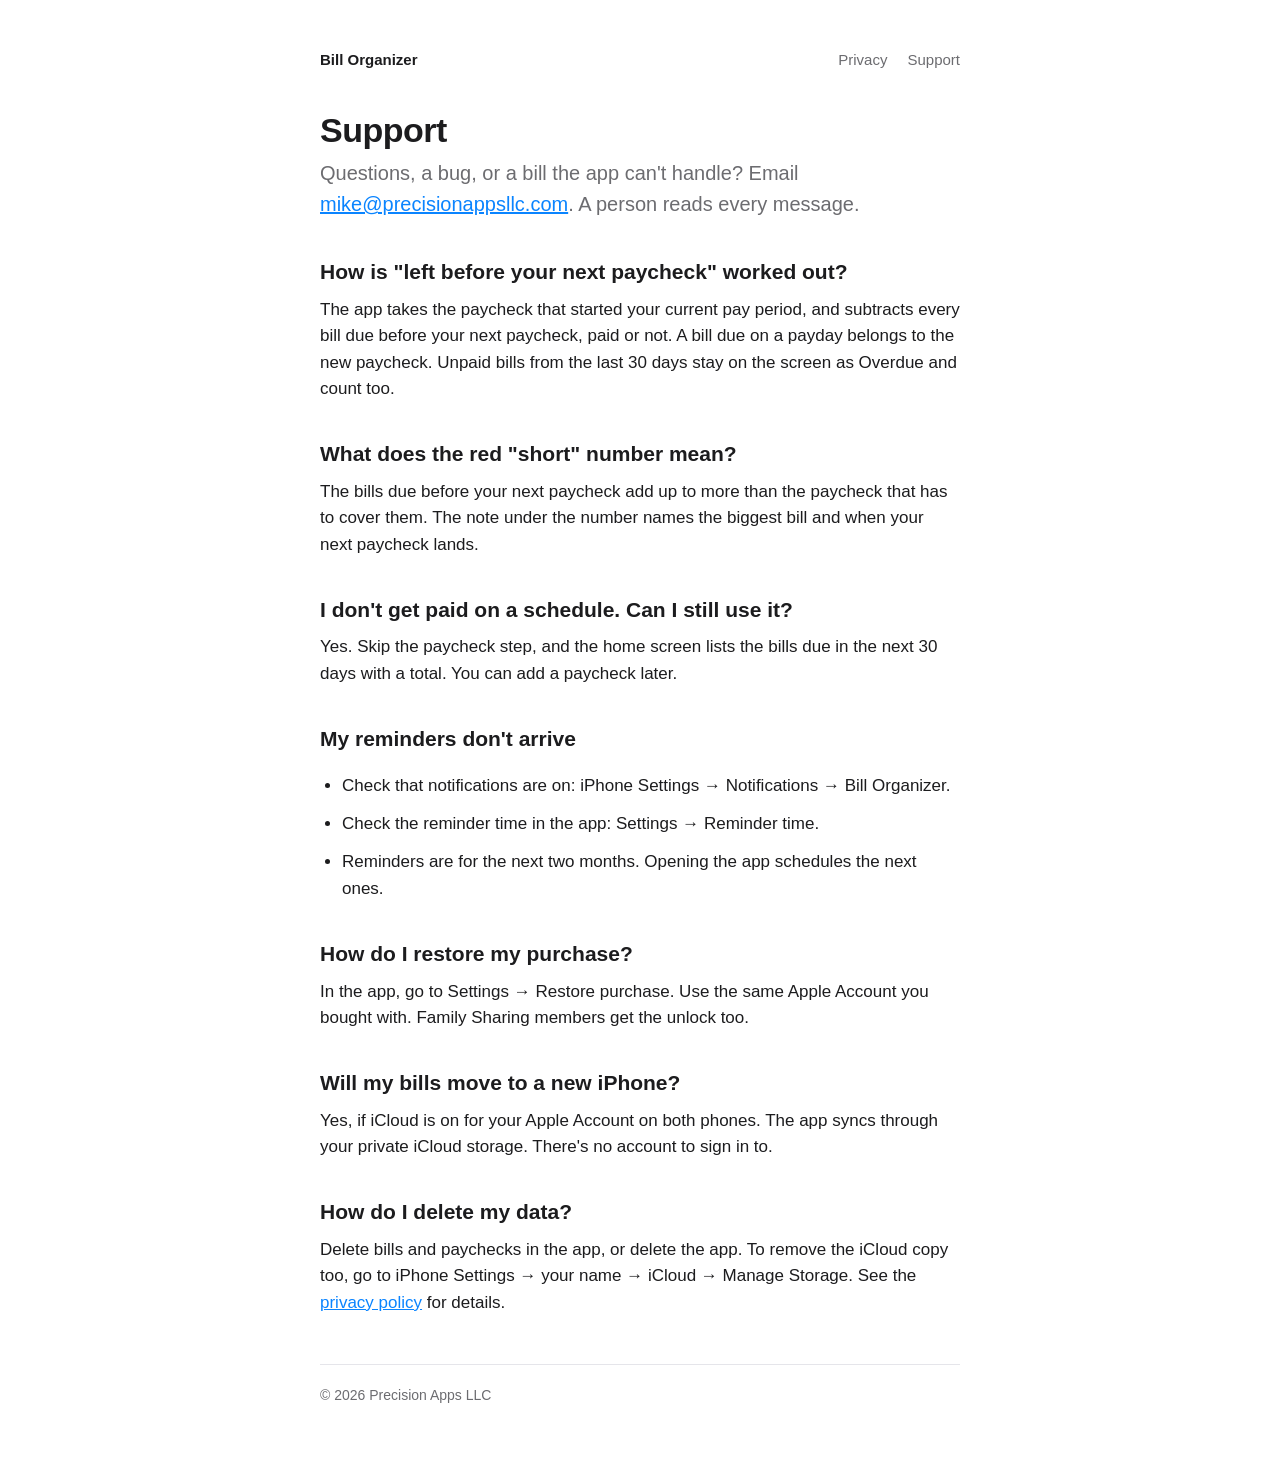
==== support.html @ 13e76d10 "Privacy policy, support page, and landing page for Bill Organizer: Paycheck Plan Co-Authored-By: Cla" ====
<!doctype html>
<html lang="en">
<head>
  <meta charset="utf-8">
  <meta name="viewport" content="width=device-width, initial-scale=1">
  <title>Support — Bill Organizer: Paycheck Plan</title>
  <link rel="stylesheet" href="style.css">
</head>
<body>
<main>
  <nav><a href="./">Bill Organizer</a><a href="privacy.html">Privacy</a><a href="support.html">Support</a></nav>

  <h1>Support</h1>
  <p class="lead">Questions, a bug, or a bill the app can't handle? Email <a href="mailto:mike@precisionappsllc.com">mike@precisionappsllc.com</a>. A person reads every message.</p>

  <h2>How is "left before your next paycheck" worked out?</h2>
  <p>The app takes the paycheck that started your current pay period, and subtracts every bill due before your next paycheck, paid or not. A bill due on a payday belongs to the new paycheck. Unpaid bills from the last 30 days stay on the screen as Overdue and count too.</p>

  <h2>What does the red "short" number mean?</h2>
  <p>The bills due before your next paycheck add up to more than the paycheck that has to cover them. The note under the number names the biggest bill and when your next paycheck lands.</p>

  <h2>I don't get paid on a schedule. Can I still use it?</h2>
  <p>Yes. Skip the paycheck step, and the home screen lists the bills due in the next 30 days with a total. You can add a paycheck later.</p>

  <h2>My reminders don't arrive</h2>
  <ul>
    <li>Check that notifications are on: iPhone Settings → Notifications → Bill Organizer.</li>
    <li>Check the reminder time in the app: Settings → Reminder time.</li>
    <li>Reminders are for the next two months. Opening the app schedules the next ones.</li>
  </ul>

  <h2>How do I restore my purchase?</h2>
  <p>In the app, go to Settings → Restore purchase. Use the same Apple Account you bought with. Family Sharing members get the unlock too.</p>

  <h2>Will my bills move to a new iPhone?</h2>
  <p>Yes, if iCloud is on for your Apple Account on both phones. The app syncs through your private iCloud storage. There's no account to sign in to.</p>

  <h2>How do I delete my data?</h2>
  <p>Delete bills and paychecks in the app, or delete the app. To remove the iCloud copy too, go to iPhone Settings → your name → iCloud → Manage Storage. See the <a href="privacy.html">privacy policy</a> for details.</p>

  <footer>© 2026 Precision Apps LLC</footer>
</main>
</body>
</html>
---- style.css ----
:root {
  --bg: #ffffff;
  --text: #1c1c1e;
  --muted: #6c6c70;
  --line: #e5e5ea;
  --accent: #0a84ff;
}
@media (prefers-color-scheme: dark) {
  :root { --bg: #000000; --text: #f2f2f7; --muted: #98989f; --line: #2c2c2e; --accent: #409cff; }
}
* { box-sizing: border-box; }
body {
  margin: 0;
  background: var(--bg);
  color: var(--text);
  font: 17px/1.55 -apple-system, BlinkMacSystemFont, "SF Pro Text", "Helvetica Neue", sans-serif;
  -webkit-font-smoothing: antialiased;
}
main { max-width: 680px; margin: 0 auto; padding: 48px 20px 64px; }
nav { display: flex; gap: 20px; font-size: 15px; margin-bottom: 40px; }
nav a { color: var(--muted); text-decoration: none; }
nav a:first-child { color: var(--text); font-weight: 600; margin-right: auto; }
h1 { font-size: 34px; line-height: 1.15; letter-spacing: -0.5px; margin: 0 0 8px; }
h2 { font-size: 21px; margin: 36px 0 8px; }
p, li { margin: 0 0 12px; }
ul { padding-left: 22px; }
.muted { color: var(--muted); }
.lead { font-size: 20px; color: var(--muted); margin-bottom: 28px; }
a { color: var(--accent); }
footer { border-top: 1px solid var(--line); margin-top: 48px; padding-top: 20px; font-size: 14px; color: var(--muted); }
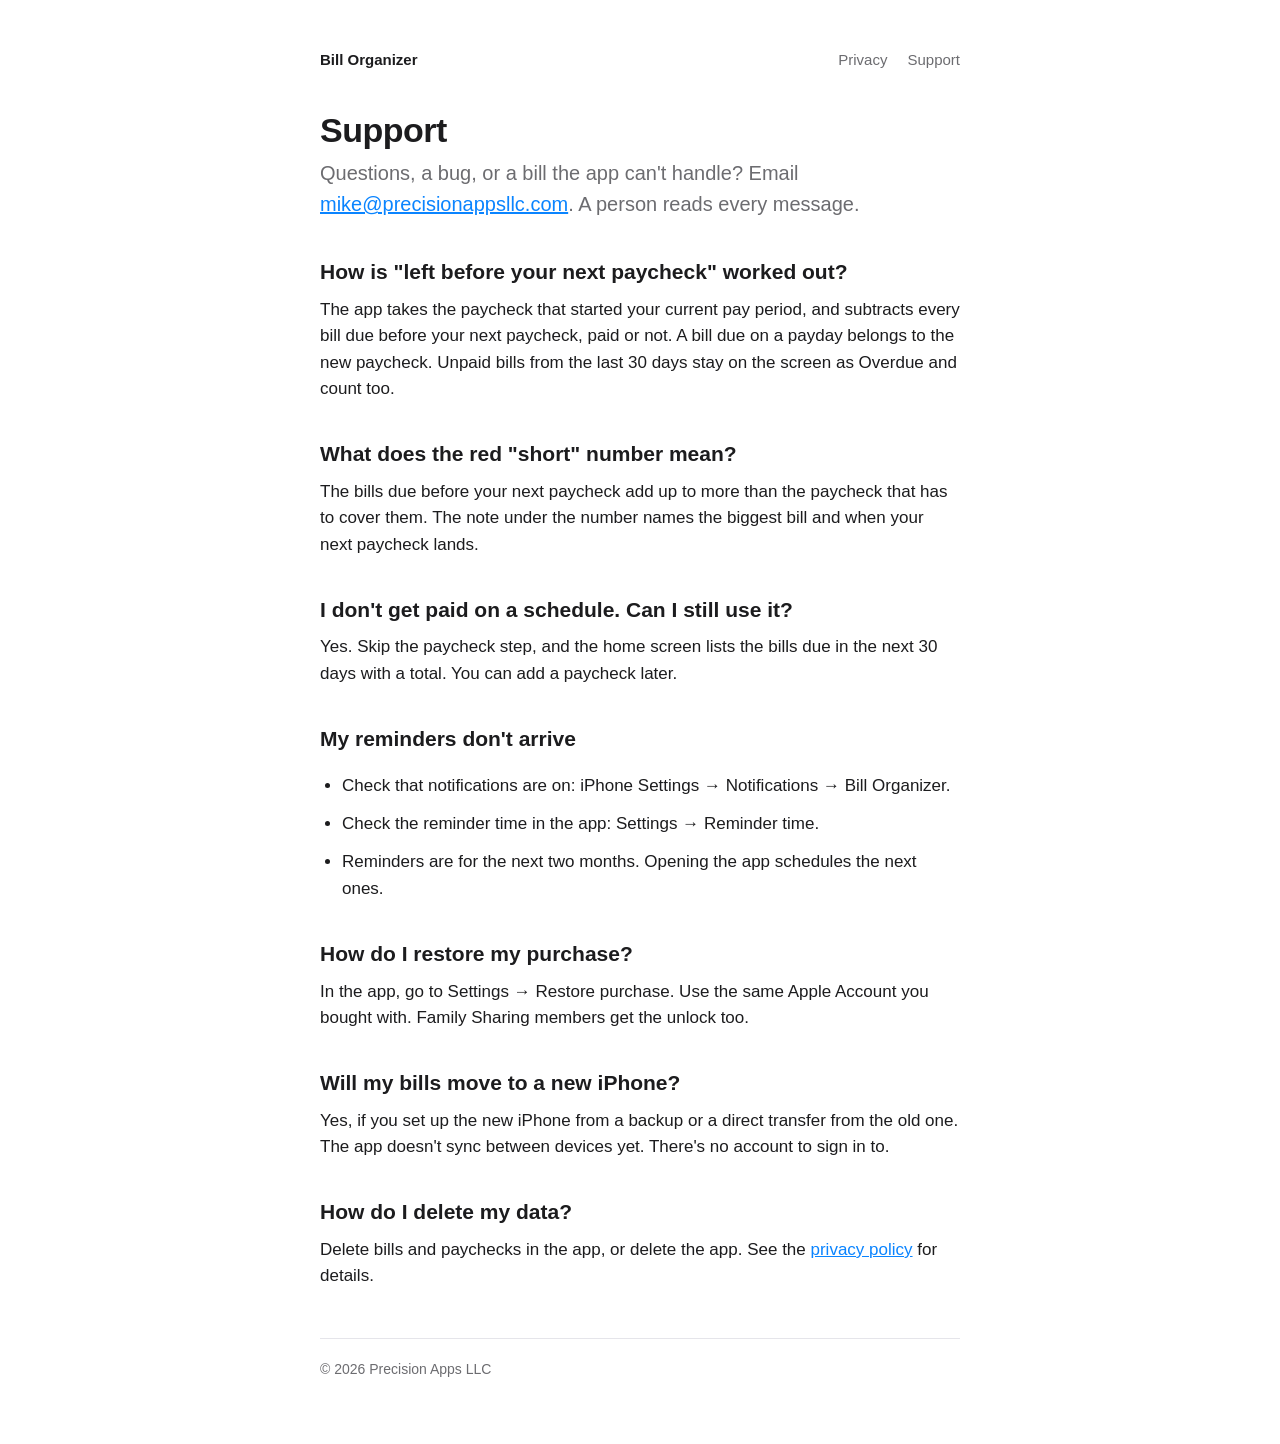
==== commit a96abeee: "Privacy and support: no iCloud sync in 1.0 Bill Organizer 1.0 keeps bills on the iPhone only. The pr" ====
--- a/support.html
+++ b/support.html
@@ -33,10 +33,10 @@
   <p>In the app, go to Settings → Restore purchase. Use the same Apple Account you bought with. Family Sharing members get the unlock too.</p>
 
   <h2>Will my bills move to a new iPhone?</h2>
-  <p>Yes, if iCloud is on for your Apple Account on both phones. The app syncs through your private iCloud storage. There's no account to sign in to.</p>
+  <p>Yes, if you set up the new iPhone from a backup or a direct transfer from the old one. The app doesn't sync between devices yet. There's no account to sign in to.</p>
 
   <h2>How do I delete my data?</h2>
-  <p>Delete bills and paychecks in the app, or delete the app. To remove the iCloud copy too, go to iPhone Settings → your name → iCloud → Manage Storage. See the <a href="privacy.html">privacy policy</a> for details.</p>
+  <p>Delete bills and paychecks in the app, or delete the app. See the <a href="privacy.html">privacy policy</a> for details.</p>
 
   <footer>© 2026 Precision Apps LLC</footer>
 </main>
